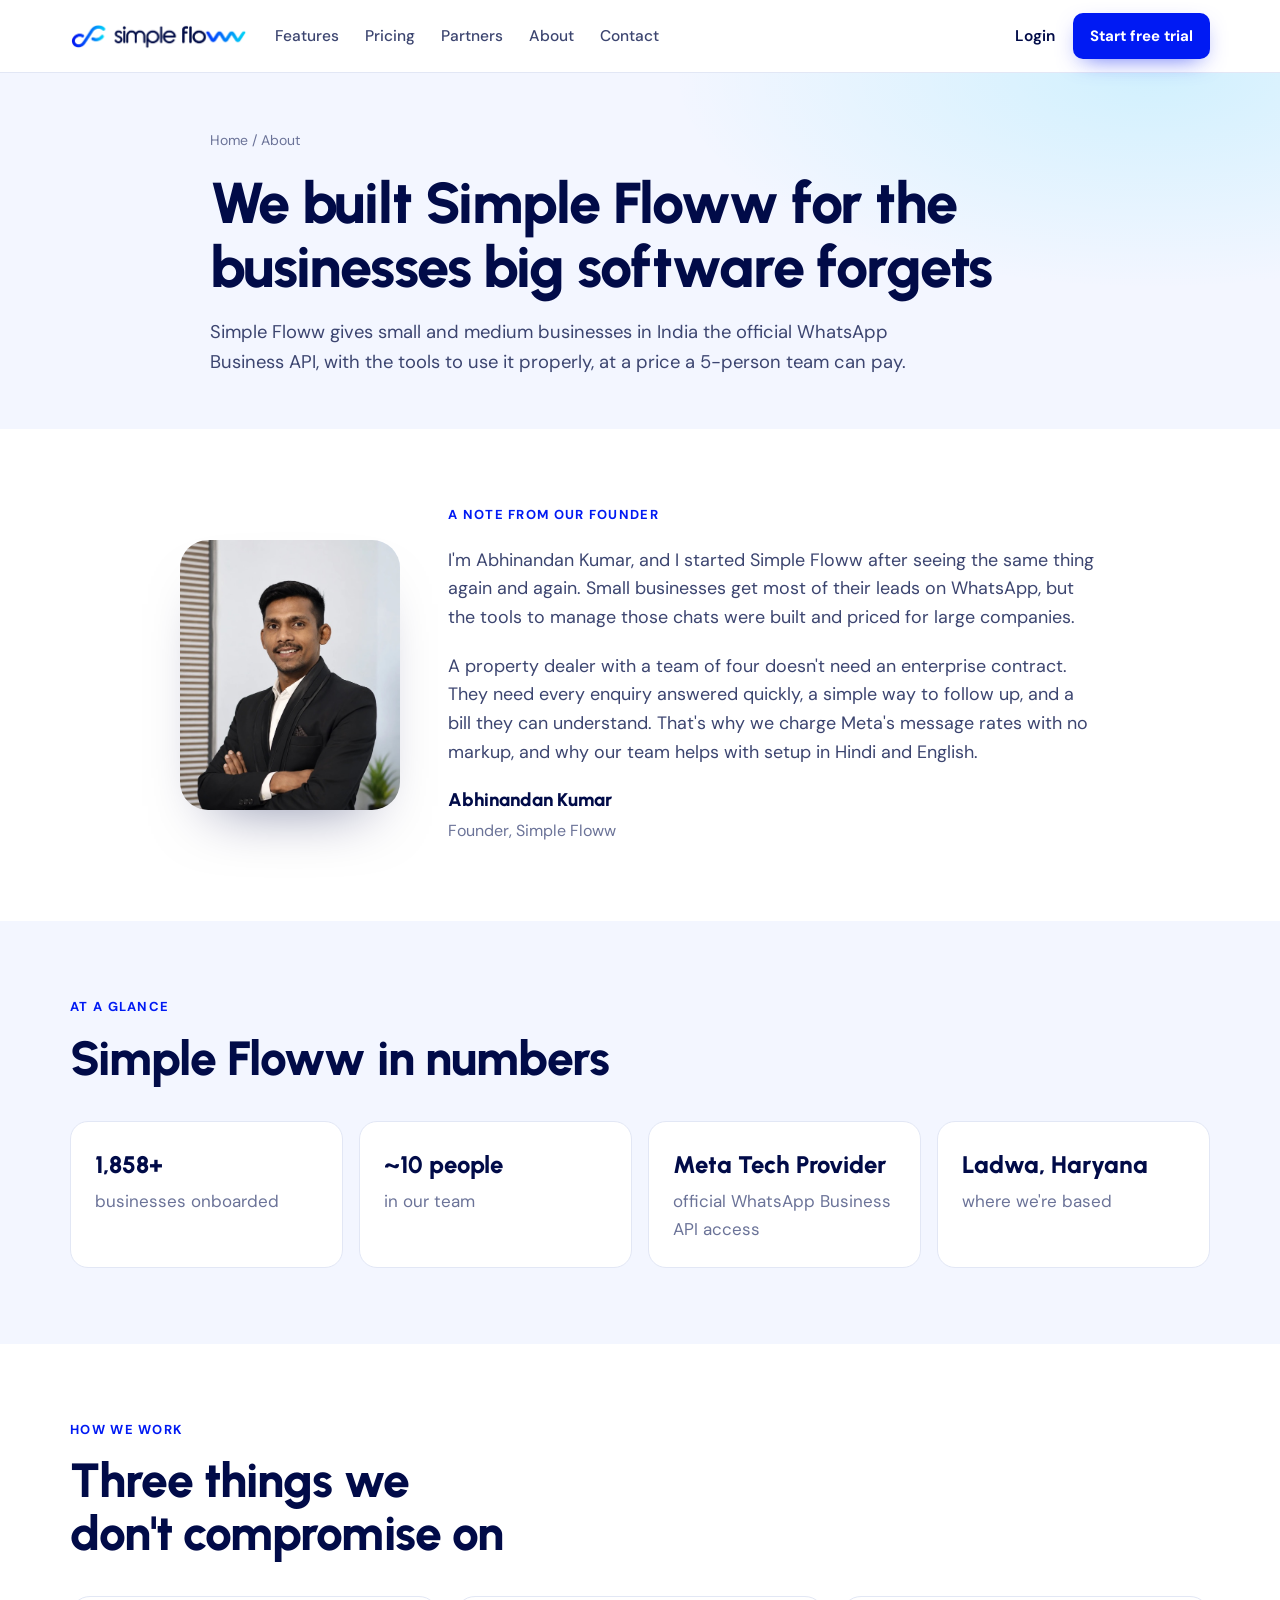
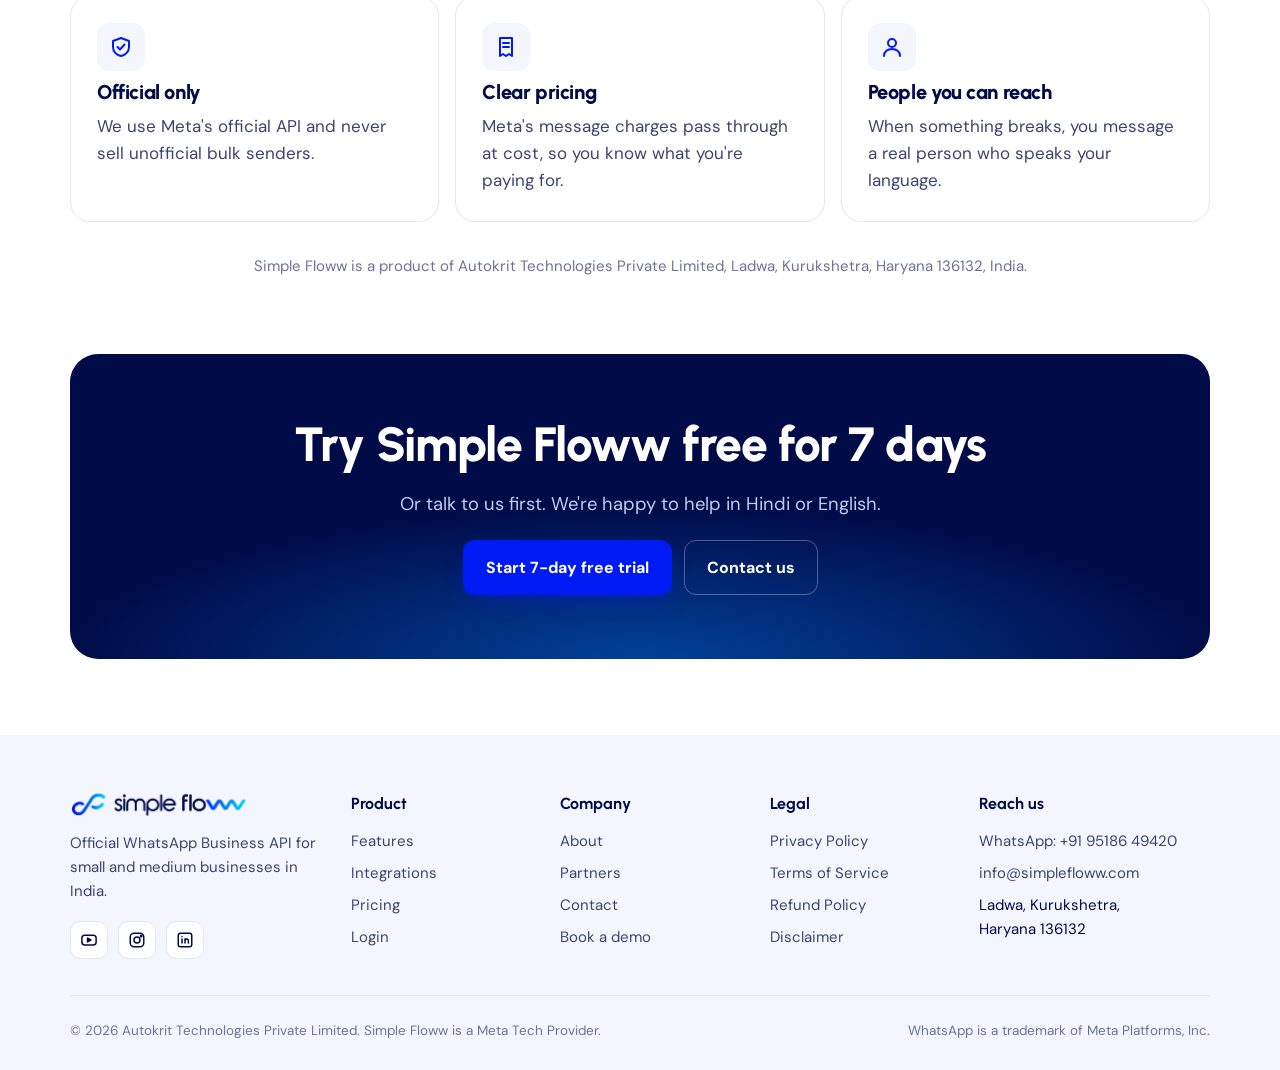
==== about/index.html @ ef345d81 "Add Simple Floww website with demo login and panel Co-Authored-By: Claude Opus 5.5 <noreply@anthropi" ====
<!doctype html>
<html lang="en-IN">
<head>
<meta charset="utf-8">
<meta name="viewport" content="width=device-width, initial-scale=1, viewport-fit=cover">
<title>About Simple Floww | WhatsApp Automation for Indian SMEs</title>
<meta name="description" content="Simple Floww is built by Autokrit Technologies in Haryana to give small and medium businesses the official WhatsApp Business API at a fair price.">
<link rel="canonical" href="https://simplefloww.com/about">
<meta property="og:type" content="website">
<meta property="og:url" content="https://simplefloww.com/about">
<meta property="og:title" content="About Simple Floww | WhatsApp Automation for Indian SMEs">
<meta property="og:description" content="Simple Floww is built by Autokrit Technologies in Haryana to give small and medium businesses the official WhatsApp Business API at a fair price.">
<meta property="og:image" content="https://simplefloww.com/assets/og.png">
<meta name="twitter:card" content="summary_large_image">
<meta name="theme-color" content="#010b48">
<link rel="icon" type="image/png" href="/assets/favicon.png">
<link rel="apple-touch-icon" href="/assets/apple-touch-icon.png">
<link rel="preconnect" href="https://fonts.googleapis.com">
<link rel="preconnect" href="https://fonts.gstatic.com" crossorigin>
<link rel="stylesheet" href="https://fonts.googleapis.com/css2?family=Urbanist:wght@600;700;800&family=DM+Sans:opsz,wght@9..40,400;9..40,500;9..40,600;9..40,700&display=swap">
<link rel="stylesheet" href="/assets/style.css?v=7">
<script>document.documentElement.classList.add("js")</script>
<script src="/assets/site.js?v=6" defer></script>
<script type="application/ld+json">
{
  "@context": "https://schema.org",
  "@graph": [
    {
      "@type": "BreadcrumbList",
      "itemListElement": [
        {
          "@type": "ListItem",
          "position": 1,
          "name": "Home",
          "item": "https://simplefloww.com/"
        },
        {
          "@type": "ListItem",
          "position": 2,
          "name": "About",
          "item": "https://simplefloww.com/about"
        }
      ]
    },
    {
      "@type": "AboutPage",
      "name": "About Simple Floww",
      "about": {
        "@id": "https://simplefloww.com/#org"
      }
    },
    {
      "@type": "Person",
      "name": "Abhinandan Kumar",
      "jobTitle": "Founder",
      "image": "https://simplefloww.com/assets/founder.jpg",
      "worksFor": {
        "@id": "https://simplefloww.com/#org"
      }
    }
  ]
}
</script>
</head>
<body>

<header class="site-header">
  <nav class="wrap nav" aria-label="Main">
    <a class="brand" href="/" aria-label="Simple Floww home"><img src="/assets/logo.png" alt="Simple Floww" width="183" height="27"></a>
    <ul class="nav-links">
      <li><a href="/#features">Features</a></li>
      <li><a href="/pricing">Pricing</a></li>
      <li><a href="/partners">Partners</a></li>
      <li><a href="/about">About</a></li>
      <li><a href="/contact">Contact</a></li>
    </ul>
    <div class="nav-cta">
      <a class="login" href="/login/">Login</a>
      <a class="btn btn-pri btn-sm" href="/signup/">Start free trial</a>
      <details class="menu-toggle">
        <summary aria-label="Open menu"><svg width="20" height="20" viewBox="0 0 24 24" fill="none" stroke="currentColor" stroke-width="2" stroke-linecap="round"><path d="M4 7h16M4 12h16M4 17h16"/></svg></summary>
        <div class="panel">
          <a href="/#features">Features</a>
          <a href="/pricing">Pricing</a>
          <a href="/partners">Partners</a>
          <a href="/about">About</a>
          <a href="/contact">Contact</a>
          <a href="/login/">Login</a>
          <a class="btn btn-pri btn-sm" href="/signup/">Start free trial</a>
        </div>
      </details>
    </div>
  </nav>
</header>

<main>

<section class="page-hero">
  <div class="wrap">
    <span class="crumbs"><a href="/">Home</a> / About</span>
    <h1>We built Simple Floww for the businesses big software forgets</h1>
    <p class="lead">Simple Floww gives small and medium businesses in India the official WhatsApp Business API, with the tools to use it properly, at a price a 5-person team can pay.</p>
    
  </div>
</section>
<section>
  <div class="wrap founder">
    <img class="founder-photo" src="/assets/founder.jpg" alt="Abhinandan Kumar, Founder of Simple Floww" width="599" height="900" loading="lazy">
    <div class="story" style="margin:0">
      <span class="kicker">A note from our founder</span>
      <p>I'm Abhinandan Kumar, and I started Simple Floww after seeing the same thing again and again. Small businesses get most of their leads on WhatsApp, but the tools to manage those chats were built and priced for large companies.</p>
      <p>A property dealer with a team of four doesn't need an enterprise contract. They need every enquiry answered quickly, a simple way to follow up, and a bill they can understand. That's why we charge Meta's message rates with no markup, and why our team helps with setup in Hindi and English.</p>
      <span class="sig">Abhinandan Kumar<br><span style="font-family:var(--body);font-weight:400;color:var(--ink-3);font-size:1rem">Founder, Simple Floww</span></span>
    </div>
  </div>
</section>

<section class="features">
  <div class="wrap">
    <div class="sec-head"><span class="kicker">At a glance</span><h2 class="h2">Simple Floww in numbers</h2></div>
    <div class="facts">
      <div class="fact"><b>2,000+</b><span>businesses onboarded</span></div>
      <div class="fact"><b>~10 people</b><span>in our team</span></div>
      <div class="fact"><b>Meta Tech Provider</b><span>official WhatsApp Business API access</span></div>
      <div class="fact"><b>Ladwa, Haryana</b><span>where we're based</span></div>
    </div>
  </div>
</section>

<section>
  <div class="wrap">
    <div class="sec-head"><span class="kicker">How we work</span><h2 class="h2">Three things we don't compromise on</h2></div>
    <div class="tiles">
      <div class="tile"><span class="ic"><svg width="24" height="24" viewBox="0 0 24 24" fill="none" stroke="currentColor" stroke-width="2" stroke-linecap="round" stroke-linejoin="round"><path d="M12 3l8 3v6c0 4.5-3.4 8.3-8 9-4.6-.7-8-4.5-8-9V6z"/><path d="M8.5 12l2.5 2.5 4.5-5"/></svg></span><h3>Official only</h3><p>We use Meta's official API and never sell unofficial bulk senders.</p></div>
      <div class="tile"><span class="ic"><svg width="24" height="24" viewBox="0 0 24 24" fill="none" stroke="currentColor" stroke-width="2" stroke-linecap="round" stroke-linejoin="round"><path d="M6 3h12v18l-3-2-3 2-3-2-3 2z"/><path d="M9 8h6M9 12h6"/></svg></span><h3>Clear pricing</h3><p>Meta's message charges pass through at cost, so you know what you're paying for.</p></div>
      <div class="tile"><span class="ic"><svg width="24" height="24" viewBox="0 0 24 24" fill="none" stroke="currentColor" stroke-width="2" stroke-linecap="round" stroke-linejoin="round"><circle cx="12" cy="8" r="4"/><path d="M4 21c0-4.4 3.6-7 8-7s8 2.6 8 7"/></svg></span><h3>People you can reach</h3><p>When something breaks, you message a real person who speaks your language.</p></div>
    </div>
    <p class="legal-line">Simple Floww is a product of Autokrit Technologies Private Limited, Ladwa, Kurukshetra, Haryana 136132, India.</p>
  </div>
</section>

<section class="final">
  <div class="wrap">
    <div class="final-box">
      <h2 class="h2">Try Simple Floww free for 7 days</h2>
      <p>Or talk to us first. We're happy to help in Hindi or English.</p>
      <div class="hero-ctas" style="justify-content:center"><a class="btn btn-pri" href="/signup/">Start 7-day free trial</a><a class="btn btn-ghost" href="/contact">Contact us</a></div>
    </div>
  </div>
</section>
</main>

<footer class="site-footer">
  <div class="wrap">
    <div class="foot-grid">
      <div class="foot-brand">
        <img src="/assets/logo.png" alt="Simple Floww" width="183" height="27">
        <p>Official WhatsApp Business API for small and medium businesses in India.</p>
        <div class="socials">
          <a href="https://www.youtube.com/@simplefloww1" aria-label="YouTube"><svg width="18" height="18" viewBox="0 0 24 24" fill="none" stroke="currentColor" stroke-width="2" stroke-linejoin="round"><rect x="2.5" y="5.5" width="19" height="13" rx="4"/><path d="M10 9.5v5l4.5-2.5z" fill="currentColor"/></svg></a>
          <a href="https://www.instagram.com/simplefloww_official" aria-label="Instagram"><svg width="18" height="18" viewBox="0 0 24 24" fill="none" stroke="currentColor" stroke-width="2"><rect x="3" y="3" width="18" height="18" rx="5"/><circle cx="12" cy="12" r="4"/><circle cx="17.5" cy="6.5" r="1" fill="currentColor"/></svg></a>
          <a href="https://www.linkedin.com/company/simple-floww/" aria-label="LinkedIn"><svg width="18" height="18" viewBox="0 0 24 24" fill="none" stroke="currentColor" stroke-width="2" stroke-linecap="round"><rect x="3" y="3" width="18" height="18" rx="3"/><path d="M8 10.5V16M8 7.5v.01M12 16v-5.5M12 13c0-1.5 1-2.5 2.3-2.5S16.5 11.5 16.5 13v3"/></svg></a>
        </div>
      </div>
      <div><h4>Product</h4><ul><li><a href="/#features">Features</a></li><li><a href="/#integrations">Integrations</a></li><li><a href="/pricing">Pricing</a></li><li><a href="/login/">Login</a></li></ul></div>
      <div><h4>Company</h4><ul><li><a href="/about">About</a></li><li><a href="/partners">Partners</a></li><li><a href="/contact">Contact</a></li><li><a href="/contact">Book a demo</a></li></ul></div>
      <div><h4>Legal</h4><ul><li><a href="/privacy-policy">Privacy Policy</a></li><li><a href="/terms">Terms of Service</a></li><li><a href="/refund-policy">Refund Policy</a></li><li><a href="/disclaimer">Disclaimer</a></li></ul></div>
      <div><h4>Reach us</h4><ul><li><a href="https://wa.me/919518649420">WhatsApp: +91 95186 49420</a></li><li><a href="mailto:info@simplefloww.com">info@simplefloww.com</a></li><li>Ladwa, Kurukshetra,<br>Haryana 136132</li></ul></div>
    </div>
    <div class="foot-bottom">
      <span>© 2026 Autokrit Technologies Private Limited. Simple Floww is a Meta Tech Provider.</span>
      <span>WhatsApp is a trademark of Meta Platforms, Inc.</span>
    </div>
  </div>
</footer>

</body>
</html>
---- assets/style.css ----
/* Simple Floww site styles. Brand colours come from the logo. */
:root {
  --navy: #010b48;
  --royal: #001af3;
  --sky: #0285fc;
  --cyan: #01cef6;
  --grad: linear-gradient(90deg, #001af3 0%, #0285fc 55%, #01cef6 100%);
  --ink: #010b48;
  --ink-2: #3c4570;
  --ink-3: #6b7398;
  --bg: #ffffff;
  --tint: #f3f6ff;
  --tint-2: #e8eeff;
  --line: #e2e7f5;
  --wa: #25d366;
  --ok: #0a8f5a;
  --bad: #d23c2f;
  --radius: 16px;
  --display: "Urbanist", "Avenir Next", system-ui, sans-serif;
  --body: "DM Sans", system-ui, -apple-system, "Segoe UI", sans-serif;
  --wrap: 1180px;
}
* { box-sizing: border-box; }
html { scroll-behavior: smooth; }
@media (prefers-reduced-motion: reduce) { html { scroll-behavior: auto; } * { animation: none !important; transition: none !important; } }
body { margin: 0; background: var(--bg); color: var(--ink); font-family: var(--body); font-size: 17px; line-height: 1.6; -webkit-font-smoothing: antialiased; }
img { max-width: 100%; display: block; }
a { color: inherit; }
h1, h2, h3 { font-family: var(--display); line-height: 1.1; letter-spacing: -0.02em; margin: 0; text-wrap: balance; }
p { margin: 0; }
.wrap { max-width: var(--wrap); margin: 0 auto; padding-left: max(20px, env(safe-area-inset-left, 0px)); padding-right: max(20px, env(safe-area-inset-right, 0px)); }
section { padding-block: 96px; }
@media (max-width: 720px) { section { padding-block: 64px; } }
.kicker { display: inline-block; font-size: 13px; font-weight: 700; letter-spacing: .1em; text-transform: uppercase; color: var(--royal); }
.h2 { font-size: clamp(2rem, 4.2vw, 3rem); font-weight: 800; }
.lead { font-size: 1.15rem; color: var(--ink-2); max-width: 56ch; }
.sec-head { display: flex; flex-direction: column; gap: 14px; margin-bottom: 48px; max-width: 760px; }
.sec-head.center { text-align: center; align-items: center; margin-inline: auto; }
.grad-text { background: var(--grad); -webkit-background-clip: text; background-clip: text; color: transparent; }

/* Buttons */
.btn { display: inline-flex; align-items: center; justify-content: center; gap: 8px; font-family: var(--body); font-weight: 700; font-size: 16px; padding: 14px 22px; border-radius: 12px; text-decoration: none; border: 1.5px solid transparent; transition: transform .15s ease, box-shadow .15s ease, background .15s ease; white-space: nowrap; }
.btn:focus-visible { outline: 3px solid var(--cyan); outline-offset: 2px; }
.btn-pri { background: var(--royal); color: #fff; box-shadow: 0 8px 24px -10px rgba(0, 26, 243, .7); }
.btn-pri:hover { transform: translateY(-1px); box-shadow: 0 12px 28px -10px rgba(0, 26, 243, .8); }
.btn-ghost { border-color: var(--line); color: var(--ink); background: #fff; }
.btn-ghost:hover { border-color: var(--ink-3); }
.btn-sm { padding: 10px 16px; font-size: 15px; border-radius: 10px; }

/* Header */
.site-header { position: sticky; top: env(safe-area-inset-top, 0px); z-index: 50; background: rgba(255, 255, 255, .9); backdrop-filter: saturate(1.4) blur(10px); -webkit-backdrop-filter: saturate(1.4) blur(10px); border-bottom: 1px solid var(--line); }
.nav { display: flex; align-items: center; gap: 28px; height: 72px; }
.brand img { height: 26px; width: auto; }
.nav-links { display: flex; gap: 26px; list-style: none; margin: 0; padding: 0; font-weight: 500; font-size: 15.5px; }
.nav-links a { text-decoration: none; color: var(--ink-2); }
.nav-links a:hover { color: var(--royal); }
.nav-cta { margin-left: auto; display: flex; align-items: center; gap: 18px; }
.nav-cta .login { text-decoration: none; font-weight: 600; font-size: 15.5px; }
.menu-toggle { display: none; }
@media (max-width: 900px) {
  .nav-links, .nav-cta .login { display: none; }
  .menu-toggle { display: block; position: relative; }
  .menu-toggle summary { list-style: none; cursor: pointer; width: 42px; height: 42px; border: 1px solid var(--line); border-radius: 10px; display: grid; place-items: center; }
  .menu-toggle summary::-webkit-details-marker { display: none; }
  .menu-toggle .panel { position: absolute; right: 0; top: 52px; background: #fff; border: 1px solid var(--line); border-radius: 14px; box-shadow: 0 20px 40px -20px rgba(1, 11, 72, .35); padding: 10px; display: flex; flex-direction: column; min-width: 200px; }
  .menu-toggle .panel a { padding: 10px 12px; text-decoration: none; border-radius: 8px; font-weight: 600; }
  .menu-toggle .panel a:hover { background: var(--tint); }
  .nav-cta .btn { display: none; }
}

/* Hero */
.hero { padding-block: 72px 88px; background:
  radial-gradient(900px 420px at 85% 0%, rgba(1, 206, 246, .14), transparent 60%),
  radial-gradient(700px 400px at 0% 100%, rgba(0, 26, 243, .08), transparent 60%), #fff; }
.hero-grid { display: grid; grid-template-columns: 1.1fr .9fr; gap: 56px; align-items: center; }
@media (max-width: 960px) { .hero-grid { grid-template-columns: 1fr; gap: 48px; } }
.hero-copy { display: flex; flex-direction: column; gap: 24px; }
.badge { align-self: flex-start; display: inline-flex; align-items: center; gap: 8px; font-size: 14px; font-weight: 600; padding: 7px 14px 7px 8px; border-radius: 99px; background: #fff; border: 1px solid var(--line); color: var(--ink-2); }
.badge .dot { width: 22px; height: 22px; border-radius: 50%; background: var(--grad); display: grid; place-items: center; color: #fff; }
.hero h1 { font-size: clamp(2.5rem, 5.6vw, 4.1rem); font-weight: 800; }
.hero .lead { font-size: 1.2rem; }
.hero-ctas { display: flex; flex-wrap: wrap; gap: 12px; }
.hero-note { font-size: 14.5px; color: var(--ink-3); display: flex; flex-wrap: wrap; gap: 6px 18px; }
.hero-note span { display: inline-flex; align-items: center; gap: 6px; }
.hero-note svg { color: var(--ok); }

/* Phone chat mock */
.phone { width: 100%; max-width: 380px; margin-inline: auto; background: var(--navy); border-radius: 40px; padding: 12px; box-shadow: 0 40px 80px -30px rgba(1, 11, 72, .55); position: relative; }
.screen { background: #eef2fb; border-radius: 30px; overflow: hidden; }
.chat-top { background: #fff; display: flex; align-items: center; gap: 10px; padding: 16px 16px 12px; border-bottom: 1px solid var(--line); }
.avatar { width: 38px; height: 38px; border-radius: 50%; background: var(--grad); color: #fff; font-weight: 800; font-family: var(--display); display: grid; place-items: center; font-size: 15px; flex: none; }
.chat-top b { font-size: 15px; display: block; line-height: 1.2; }
.chat-top small { font-size: 12px; color: var(--ok); font-weight: 600; }
.chat { padding: 16px 12px 18px; display: flex; flex-direction: column; gap: 9px; font-size: 14px; line-height: 1.45; }
.sys { align-self: center; font-size: 11.5px; font-weight: 600; color: var(--ink-2); background: #fff; border-radius: 8px; padding: 4px 10px; display: inline-flex; gap: 6px; align-items: center; }
.msg { max-width: 82%; padding: 8px 11px 6px; border-radius: 14px; position: relative; box-shadow: 0 1px 0 rgba(1, 11, 72, .06); }
.msg.in { background: #fff; align-self: flex-start; border-top-left-radius: 4px; }
.msg.out { background: #dbe6ff; align-self: flex-end; border-top-right-radius: 4px; }
.msg .meta { display: block; text-align: right; font-size: 10.5px; color: var(--ink-3); margin-top: 2px; }
.msg .ticks { color: var(--sky); font-weight: 700; letter-spacing: -2px; margin-left: 3px; }
.msg .bot { display: block; font-size: 10.5px; font-weight: 700; color: var(--royal); margin-bottom: 2px; letter-spacing: .02em; }
.quick { display: flex; flex-wrap: wrap; gap: 6px; align-self: flex-end; max-width: 82%; justify-content: flex-end; }
.quick span { background: #fff; color: var(--royal); font-weight: 600; font-size: 12.5px; padding: 5px 10px; border-radius: 99px; border: 1px solid var(--tint-2); }
.float-card { position: absolute; background: #fff; border-radius: 14px; padding: 10px 14px; box-shadow: 0 18px 40px -16px rgba(1, 11, 72, .45); font-size: 13px; display: flex; gap: 10px; align-items: center; border: 1px solid var(--line); }
.float-card b { display: block; font-size: 13.5px; }
.float-card small { color: var(--ink-3); }
.float-card .ic { width: 32px; height: 32px; border-radius: 9px; display: grid; place-items: center; flex: none; }
.fc-1 { left: -70px; top: -22px; }
.fc-1 .ic { background: #fff4e5; color: #d97706; }
.fc-2 { right: -60px; bottom: -22px; }
.fc-2 .ic { background: #e6f7ef; color: var(--ok); }
@media (max-width: 1100px) { .fc-1 { left: -24px; top: -26px; } .fc-2 { right: -20px; bottom: -26px; } }
@media (max-width: 480px) { .float-card { display: none; } }
@media (prefers-reduced-motion: no-preference) {
  .float-card { animation: bob 6s ease-in-out infinite; }
  .fc-2 { animation-delay: -3s; }
}
@keyframes bob { 50% { transform: translateY(-8px); } }

/* Trust strip */
.trust { padding-block: 0; }
.trust-grid { display: grid; grid-template-columns: repeat(4, 1fr); border: 1px solid var(--line); border-radius: var(--radius); background: #fff; margin-top: -44px; position: relative; box-shadow: 0 20px 50px -30px rgba(1, 11, 72, .3); }
.trust-grid > div { padding: 24px 26px; display: flex; flex-direction: column; gap: 2px; }
.trust-grid > div + div { border-left: 1px solid var(--line); }
.trust-grid b { font-family: var(--display); font-size: 1.6rem; font-weight: 800; }
.trust-grid span { color: var(--ink-3); font-size: 14.5px; }
@media (max-width: 860px) { .trust-grid { grid-template-columns: 1fr 1fr; } .trust-grid > div:nth-child(3) { border-left: 0; } .trust-grid > div:nth-child(n+3) { border-top: 1px solid var(--line); } }
@media (max-width: 420px) { .trust-grid > div { padding: 18px; } .trust-grid b { font-size: 1.3rem; } }

/* Problems */
.problems { display: grid; grid-template-columns: repeat(4, 1fr); gap: 16px; }
@media (max-width: 960px) { .problems { grid-template-columns: 1fr 1fr; } }
@media (max-width: 520px) { .problems { grid-template-columns: 1fr; } }
.problem { background: var(--tint); border-radius: var(--radius); padding: 24px; display: flex; flex-direction: column; gap: 16px; }
.problem .ic { width: 48px; height: 48px; border-radius: 12px; background: #fff; color: var(--bad); display: grid; place-items: center; box-shadow: 0 6px 16px -10px rgba(210, 60, 47, .6); }
.problem p { font-family: var(--display); font-weight: 700; font-size: 1.2rem; line-height: 1.25; }
.fix-line { margin-top: 32px; font-family: var(--display); font-weight: 800; font-size: 1.5rem; display: flex; align-items: center; gap: 12px; }
.fix-line .arrow { width: 40px; height: 40px; border-radius: 50%; background: var(--grad); color: #fff; display: grid; place-items: center; flex: none; }

/* Features bento */
.features { background: var(--tint); }
.bento { display: grid; grid-template-columns: repeat(6, 1fr); gap: 16px; }
.card { background: #fff; border: 1px solid var(--line); border-radius: 20px; padding: 26px; display: flex; flex-direction: column; gap: 8px; overflow: hidden; min-width: 0; }
.card h3 { font-size: 1.35rem; font-weight: 800; }
.card p { color: var(--ink-2); }
.card .viz { margin-top: auto; padding-top: 18px; }
.span-3 { grid-column: span 3; }
.span-2 { grid-column: span 2; }
@media (max-width: 960px) { .bento { grid-template-columns: 1fr 1fr; } .span-3, .span-2 { grid-column: span 1; } }
@media (max-width: 600px) { .bento { grid-template-columns: 1fr; } }
.small-card { flex-direction: row; align-items: center; gap: 16px; padding: 22px; }
.small-card .ic { width: 48px; height: 48px; border-radius: 12px; background: var(--tint); color: var(--royal); display: grid; place-items: center; flex: none; }
.small-card h3 { font-size: 1.1rem; }
.small-card p { font-size: 15px; }

/* mini visuals */
.mini-chat { display: flex; flex-direction: column; gap: 8px; font-size: 13.5px; }
.mini-chat .msg { max-width: 88%; }
.mini-chat .msg.in { background: var(--tint); }
.timer { align-self: flex-end; font-size: 11.5px; font-weight: 700; color: var(--ok); background: #e6f7ef; padding: 3px 9px; border-radius: 99px; }
.inbox { display: flex; flex-direction: column; border: 1px solid var(--line); border-radius: 12px; overflow: hidden; font-size: 13.5px; }
.inbox > div { display: grid; grid-template-columns: 30px 1fr auto; gap: 10px; align-items: center; padding: 9px 12px; }
.inbox > div + div { border-top: 1px solid var(--line); }
.inbox .av { width: 30px; height: 30px; border-radius: 50%; display: grid; place-items: center; font-weight: 700; font-size: 12px; color: #fff; }
.inbox .who { font-weight: 600; white-space: nowrap; overflow: hidden; text-overflow: ellipsis; }
.inbox .who small { display: block; color: var(--ink-3); font-weight: 400; overflow: hidden; text-overflow: ellipsis; }
.chip { font-size: 11.5px; font-weight: 700; padding: 3px 9px; border-radius: 99px; white-space: nowrap; }
.chip.blue { background: var(--tint-2); color: var(--royal); }
.chip.green { background: #e6f7ef; color: var(--ok); }
.chip.amber { background: #fff4e5; color: #b45309; }
.pipeline { display: grid; grid-template-columns: repeat(3, 1fr); gap: 8px; font-size: 12.5px; }
.pipeline .col { background: var(--tint); border-radius: 10px; padding: 8px; display: flex; flex-direction: column; gap: 6px; min-width: 0; }
.pipeline .col > b { font-size: 11px; text-transform: uppercase; letter-spacing: .06em; color: var(--ink-3); padding: 2px 4px; }
.pipeline .lead-card { background: #fff; border-radius: 8px; padding: 7px 8px; border: 1px solid var(--line); font-weight: 600; overflow: hidden; text-overflow: ellipsis; white-space: nowrap; }
.pipeline .lead-card small { display: block; font-weight: 400; color: var(--ink-3); }
.stats { display: grid; grid-template-columns: repeat(3, 1fr); gap: 8px; }
.stats > div { background: var(--tint); border-radius: 10px; padding: 10px 12px; }
.stats b { font-family: var(--display); font-size: 1.35rem; display: block; }
.stats small { color: var(--ink-3); font-size: 12px; }
.bar { height: 8px; border-radius: 99px; background: var(--tint-2); margin-top: 10px; overflow: hidden; }
.bar i { display: block; height: 100%; width: 78%; background: var(--grad); border-radius: 99px; }
.flow { display: flex; align-items: center; gap: 6px; flex-wrap: wrap; font-size: 12.5px; font-weight: 600; }
.flow .node { background: var(--tint); border: 1px solid var(--tint-2); border-radius: 9px; padding: 7px 10px; }
.flow .node.start { background: var(--royal); color: #fff; border-color: var(--royal); }
.flow .link { width: 18px; height: 2px; background: var(--sky); }

/* Integrations */
.integ { display: grid; grid-template-columns: 1fr 1fr; gap: 56px; align-items: center; }
@media (max-width: 960px) { .integ { grid-template-columns: 1fr; gap: 40px; } }
.integ-diagram { display: grid; grid-template-columns: 1fr auto 1fr; gap: 18px; align-items: center; }
.sources, .targets { display: flex; flex-direction: column; gap: 10px; }
.src { background: #fff; border: 1px solid var(--line); border-radius: 12px; padding: 10px 12px; display: flex; align-items: center; gap: 10px; font-weight: 600; font-size: 14.5px; box-shadow: 0 6px 16px -12px rgba(1, 11, 72, .35); }
.src .mono { width: 28px; height: 28px; border-radius: 8px; display: grid; place-items: center; color: #fff; font-weight: 800; font-size: 12px; flex: none; }
.hub { width: 92px; height: 92px; border-radius: 26px; background: var(--grad); display: grid; place-items: center; box-shadow: 0 20px 40px -16px rgba(0, 26, 243, .6); color: #fff; font-family: var(--display); font-weight: 800; font-size: 13px; text-align: center; line-height: 1.15; padding: 8px; }
@media (max-width: 520px) { .integ-diagram { grid-template-columns: 1fr; justify-items: center; } .sources, .targets { width: 100%; } .hub { transform: none; } }
.integ-copy { display: flex; flex-direction: column; gap: 18px; }
.chips { display: flex; flex-wrap: wrap; gap: 8px; }
.chips span { border: 1px solid var(--line); border-radius: 99px; padding: 6px 14px; font-size: 14.5px; font-weight: 600; background: #fff; }

/* Steps */
.steps-sec { background: var(--navy); color: #fff; position: relative; overflow: hidden; }
.steps-sec::before { content: ""; position: absolute; width: 700px; height: 700px; right: -200px; top: -300px; background: radial-gradient(circle, rgba(1, 206, 246, .25), transparent 60%); }
.steps-sec .kicker { color: var(--cyan); }
.steps-sec .lead { color: #b9c1e6; }
.steps { display: grid; grid-template-columns: repeat(3, 1fr); gap: 20px; position: relative; }
@media (max-width: 860px) { .steps { grid-template-columns: 1fr; } }
.step { border: 1px solid rgba(255, 255, 255, .14); background: rgba(255, 255, 255, .04); border-radius: 20px; padding: 28px; display: flex; flex-direction: column; gap: 10px; }
.step .n { font-family: var(--display); font-weight: 800; font-size: 3rem; line-height: 1; }
.step h3 { font-size: 1.35rem; }
.step p { color: #b9c1e6; }

/* Industries */
.inds { display: grid; grid-template-columns: repeat(6, 1fr); gap: 14px; }
@media (max-width: 960px) { .inds { grid-template-columns: repeat(3, 1fr); } }
@media (max-width: 520px) { .inds { grid-template-columns: 1fr 1fr; } }
.ind { border: 1px solid var(--line); border-radius: 18px; padding: 24px 16px; display: flex; flex-direction: column; align-items: center; gap: 14px; text-align: center; font-family: var(--display); font-weight: 700; font-size: 1.05rem; transition: border-color .15s, transform .15s; }
.ind:hover { border-color: var(--sky); transform: translateY(-2px); }
.ind .ic { width: 56px; height: 56px; border-radius: 16px; background: var(--tint); color: var(--royal); display: grid; place-items: center; }

/* Pricing explainer */
.price-sec { background: var(--tint); }
.price-grid { display: grid; grid-template-columns: 1fr 1fr; gap: 56px; align-items: center; }
@media (max-width: 900px) { .price-grid { grid-template-columns: 1fr; gap: 36px; } }
.receipt { background: #fff; border-radius: 20px; padding: 28px; border: 1px solid var(--line); box-shadow: 0 30px 60px -36px rgba(1, 11, 72, .4); font-size: 15.5px; max-width: 460px; width: 100%; justify-self: center; }
.receipt h3 { font-size: 1rem; text-transform: uppercase; letter-spacing: .08em; color: var(--ink-3); margin-bottom: 18px; font-family: var(--body); font-weight: 700; }
.receipt .row { display: flex; justify-content: space-between; gap: 16px; padding: 12px 0; border-bottom: 1px dashed var(--line); }
.receipt .row b { font-variant-numeric: tabular-nums; }
.receipt .zero b { color: var(--ok); }
.receipt .total { border-bottom: 0; padding-top: 16px; font-family: var(--display); font-weight: 800; font-size: 1.2rem; }
.receipt .stamp { margin-top: 14px; display: inline-flex; gap: 8px; align-items: center; background: #e6f7ef; color: var(--ok); font-weight: 700; font-size: 13.5px; padding: 6px 12px; border-radius: 99px; }
.price-copy { display: flex; flex-direction: column; gap: 20px; align-items: flex-start; }

/* Founder */
.founder { display: grid; grid-template-columns: 220px 1fr; gap: 48px; align-items: center; max-width: 960px; margin: 0 auto; }
@media (max-width: 760px) { .founder { grid-template-columns: 1fr; gap: 28px; } }
.founder-photo { width: 220px; height: 220px; max-width: 100%; border-radius: 28px; background: var(--grad); display: grid; place-items: center; color: #fff; font-family: var(--display); font-weight: 800; font-size: 4rem; position: relative; }
.founder-photo small { position: absolute; bottom: 12px; font-family: var(--body); font-size: 11px; font-weight: 600; opacity: .8; }
.founder blockquote { margin: 0; font-family: var(--display); font-weight: 700; font-size: clamp(1.4rem, 2.6vw, 1.9rem); line-height: 1.3; letter-spacing: -0.01em; }
.founder .sign { margin-top: 20px; display: flex; flex-direction: column; }
.founder .sign b { font-size: 1.05rem; }
.founder .sign span { color: var(--ink-3); }
.founder .sign a { margin-top: 10px; font-weight: 700; color: var(--royal); text-decoration: none; }

/* Testimonials */
.quotes { display: grid; grid-template-columns: repeat(3, 1fr); gap: 16px; }
@media (max-width: 900px) { .quotes { grid-template-columns: 1fr; } }
.quote { border: 1px solid var(--line); border-radius: 20px; padding: 26px; display: flex; flex-direction: column; gap: 18px; position: relative; }
.quote p { font-size: 1.05rem; }
.quote .who { display: flex; gap: 12px; align-items: center; margin-top: auto; }
.quote .who b { display: block; font-size: 15px; }
.quote .who small { color: var(--ink-3); }
.sample { position: absolute; top: 14px; right: 14px; font-size: 10.5px; font-weight: 700; letter-spacing: .08em; text-transform: uppercase; color: #b45309; background: #fff4e5; padding: 3px 8px; border-radius: 6px; }
.stars { color: #f5a524; letter-spacing: 2px; }

/* FAQ */
.faq-wrap { max-width: 820px; margin: 0 auto; }
.faq details { border-bottom: 1px solid var(--line); }
.faq summary { list-style: none; cursor: pointer; padding: 22px 0; font-family: var(--display); font-weight: 700; font-size: 1.2rem; display: flex; justify-content: space-between; align-items: center; gap: 16px; }
.faq summary::-webkit-details-marker { display: none; }
.faq summary::after { content: "+"; font-size: 1.6rem; font-weight: 500; color: var(--royal); transition: transform .2s; flex: none; }
.faq details[open] summary::after { transform: rotate(45deg); }
.faq summary:focus-visible { outline: 3px solid var(--cyan); outline-offset: 4px; border-radius: 6px; }
.faq details p { padding-bottom: 22px; color: var(--ink-2); max-width: 68ch; }

/* Final CTA */
.final { padding-block: 0 96px; }
.final-box { background: var(--navy); border-radius: 28px; padding: 64px 48px; color: #fff; text-align: center; position: relative; overflow: hidden; display: flex; flex-direction: column; align-items: center; gap: 20px; }
.final-box::before { content: ""; position: absolute; inset: auto -10% -60% -10%; height: 120%; background: radial-gradient(ellipse at center, rgba(2, 133, 252, .45), transparent 60%); }
.final-box > * { position: relative; }
.final-box .h2 { color: #fff; }
.final-box p { color: #c3cbef; font-size: 1.15rem; max-width: 52ch; }
.final-box .btn-ghost { background: transparent; color: #fff; border-color: rgba(255, 255, 255, .3); }
@media (max-width: 600px) { .final-box { padding: 48px 22px; border-radius: 22px; } }

/* Footer */
.site-footer { background: var(--tint); padding-block: 64px 32px; font-size: 15px; }
.foot-grid { display: grid; grid-template-columns: 1.4fr 1fr 1fr 1fr 1.3fr; gap: 32px; }
@media (max-width: 960px) { .foot-grid { grid-template-columns: 1fr 1fr; } .foot-brand { grid-column: 1 / -1; } }
.foot-brand img { height: 26px; width: auto; }
.foot-brand p { color: var(--ink-2); margin-top: 14px; max-width: 32ch; }
.site-footer h4 { font-family: var(--display); font-size: 1rem; margin: 0 0 12px; }
.site-footer ul { list-style: none; padding: 0; margin: 0; display: flex; flex-direction: column; gap: 8px; }
.site-footer a { text-decoration: none; color: var(--ink-2); }
.site-footer a:hover { color: var(--royal); }
.socials { display: flex; gap: 10px; margin-top: 18px; }
.socials a { width: 38px; height: 38px; border-radius: 10px; background: #fff; border: 1px solid var(--line); display: grid; place-items: center; color: var(--ink); }
.foot-bottom { margin-top: 48px; padding-top: 24px; border-top: 1px solid var(--line); color: var(--ink-3); font-size: 13.5px; display: flex; flex-wrap: wrap; justify-content: space-between; gap: 12px; }


/* ---------- Inner pages ---------- */
.page-hero { padding-block: 72px 64px; background:
  radial-gradient(800px 360px at 90% 0%, rgba(1, 206, 246, .14), transparent 60%), var(--tint); }
.page-hero .wrap { display: flex; flex-direction: column; gap: 20px; max-width: 900px; margin-left: auto; margin-right: auto; }
.page-hero.center .wrap { text-align: center; align-items: center; }
.page-hero h1 { font-size: clamp(2.3rem, 5vw, 3.6rem); font-weight: 800; }
.crumbs { font-size: 14px; color: var(--ink-3); }
.crumbs a { text-decoration: none; color: var(--ink-3); }
.crumbs a:hover { color: var(--royal); }

.tiles { display: grid; grid-template-columns: repeat(3, 1fr); gap: 16px; }
@media (max-width: 900px) { .tiles { grid-template-columns: 1fr 1fr; } }
@media (max-width: 560px) { .tiles { grid-template-columns: 1fr; } }
.tile { border: 1px solid var(--line); border-radius: 20px; padding: 26px; display: flex; flex-direction: column; gap: 10px; background: #fff; }
.tile .ic { width: 48px; height: 48px; border-radius: 12px; background: var(--tint); color: var(--royal); display: grid; place-items: center; }
.tile h3 { font-size: 1.25rem; font-weight: 800; }
.tile p { color: var(--ink-2); }

.who-list { display: flex; flex-wrap: wrap; gap: 10px; margin-top: 8px; }
.who-list span { background: #fff; border: 1px solid var(--line); border-radius: 99px; padding: 8px 16px; font-weight: 600; }
.two-col { display: grid; grid-template-columns: 1fr 1fr; gap: 56px; align-items: center; }
@media (max-width: 900px) { .two-col { grid-template-columns: 1fr; gap: 36px; } }

/* Partner mock: branded dashboard */
.brand-mock { background: #fff; border: 1px solid var(--line); border-radius: 20px; overflow: hidden; box-shadow: 0 30px 60px -36px rgba(1, 11, 72, .45); max-width: 520px; width: 100%; justify-self: center; }
.brand-mock .bar-top { display: flex; align-items: center; gap: 8px; padding: 12px 16px; background: var(--tint); border-bottom: 1px solid var(--line); font-size: 13px; color: var(--ink-3); }
.brand-mock .bar-top i { width: 10px; height: 10px; border-radius: 50%; background: var(--line); display: inline-block; }
.brand-mock .url { margin-left: 8px; background: #fff; border: 1px solid var(--line); border-radius: 8px; padding: 4px 10px; font-weight: 600; color: var(--ink); overflow: hidden; text-overflow: ellipsis; white-space: nowrap; }
.brand-mock .body { padding: 20px; display: flex; flex-direction: column; gap: 14px; }
.brand-mock .yourlogo { display: flex; align-items: center; gap: 10px; font-family: var(--display); font-weight: 800; font-size: 1.2rem; }
.brand-mock .yourlogo span { width: 34px; height: 34px; border-radius: 10px; background: #ff6b35; display: grid; place-items: center; color: #fff; font-size: 14px; }
.brand-mock .rows { display: flex; flex-direction: column; gap: 8px; font-size: 14px; }
.brand-mock .rows div { display: flex; justify-content: space-between; gap: 12px; padding: 10px 12px; border: 1px solid var(--line); border-radius: 10px; }
.brand-mock .rows b { font-variant-numeric: tabular-nums; }
.brand-mock .margin { display: flex; justify-content: space-between; align-items: center; background: #e6f7ef; color: var(--ok); border-radius: 10px; padding: 12px 14px; font-weight: 700; }

.steps.light .step { border-color: var(--line); background: #fff; }
.steps.light .step p { color: var(--ink-2); }

/* Pricing shell */
.plans { display: grid; grid-template-columns: repeat(3, 1fr); gap: 16px; }
@media (max-width: 900px) { .plans { grid-template-columns: 1fr; } }
.plan { border: 1.5px dashed var(--line); border-radius: 20px; padding: 28px; display: flex; flex-direction: column; gap: 14px; min-height: 260px; background: #fff; }
.plan .ph { height: 14px; border-radius: 6px; background: var(--tint); }
.plan .ph.w40 { width: 40%; height: 22px; }
.plan .ph.w60 { width: 60%; height: 34px; background: var(--tint-2); }
.plan .ph.w80 { width: 80%; }
.plans-note { margin-top: 24px; text-align: center; color: var(--ink-2); }
.plans-note b { color: var(--ink); }

/* About */
.story { max-width: 760px; margin: 0 auto; display: flex; flex-direction: column; gap: 20px; font-size: 1.12rem; }
.story p { color: var(--ink-2); }
.story .sig { font-family: var(--display); font-weight: 800; font-size: 1.15rem; color: var(--ink); }
.facts { display: grid; grid-template-columns: repeat(4, 1fr); gap: 16px; }
@media (max-width: 860px) { .facts { grid-template-columns: 1fr 1fr; } }
.fact { background: #fff; border: 1px solid var(--line); border-radius: 18px; padding: 24px; display: flex; flex-direction: column; gap: 4px; }
.fact b { font-family: var(--display); font-weight: 800; font-size: 1.5rem; }
.fact span { color: var(--ink-3); }
.legal-line { text-align: center; color: var(--ink-3); font-size: 15px; margin-top: 32px; }

/* Contact */
.contact-grid { display: grid; grid-template-columns: 1.3fr 1fr; gap: 40px; align-items: start; }
@media (max-width: 900px) { .contact-grid { grid-template-columns: 1fr; } }
.form-card { background: #fff; border: 1px solid var(--line); border-radius: 22px; padding: 32px; box-shadow: 0 30px 60px -40px rgba(1, 11, 72, .4); display: flex; flex-direction: column; gap: 18px; }
@media (max-width: 560px) { .form-card { padding: 22px; } }
.form-card h2 { font-size: 1.7rem; font-weight: 800; }
.fields { display: grid; grid-template-columns: 1fr 1fr; gap: 14px; }
@media (max-width: 560px) { .fields { grid-template-columns: 1fr; } }
.field { display: flex; flex-direction: column; gap: 6px; min-width: 0; }
.field.full { grid-column: 1 / -1; }
.field label { font-size: 14px; font-weight: 600; }
.field input, .field select, .field textarea { font: inherit; font-size: 16px; padding: 12px 14px; border: 1.5px solid var(--line); border-radius: 10px; background: #fff; color: var(--ink); width: 100%; }
.field textarea { min-height: 96px; resize: vertical; }
.field input:focus, .field select:focus, .field textarea:focus { outline: none; border-color: var(--sky); box-shadow: 0 0 0 3px rgba(2, 133, 252, .15); }
.form-note { font-size: 14px; color: var(--ink-3); }
.form-done { background: #e6f7ef; color: var(--ok); border-radius: 12px; padding: 14px 16px; font-weight: 600; }
.reach { display: flex; flex-direction: column; gap: 14px; }
.reach-card { background: var(--tint); border-radius: 18px; padding: 22px; display: flex; gap: 16px; align-items: flex-start; text-decoration: none; }
.reach-card .ic { width: 46px; height: 46px; border-radius: 12px; background: #fff; color: var(--royal); display: grid; place-items: center; flex: none; }
.reach-card .ic.wa { color: #fff; background: var(--wa); }
.reach-card b { display: block; font-family: var(--display); font-size: 1.1rem; }
.reach-card span { color: var(--ink-2); }

/* Legal pages */
.legal-doc { max-width: 760px; margin: 0 auto; display: flex; flex-direction: column; gap: 14px; font-size: 16.5px; color: var(--ink-2); }
.legal-doc h2 { font-size: 1.4rem; font-weight: 800; color: var(--ink); margin-top: 26px; }
.legal-doc h3 { font-size: 1.08rem; font-weight: 700; color: var(--ink); margin-top: 8px; font-family: var(--body); letter-spacing: 0; }
.legal-doc ul { margin: 0; padding-left: 1.3em; display: flex; flex-direction: column; gap: 6px; }
.legal-doc a { color: var(--royal); }
.legal-meta { font-size: 14px; color: var(--ink-3); display: flex; flex-wrap: wrap; gap: 4px 18px; }
.legal-nav { display: flex; flex-wrap: wrap; gap: 8px; margin-top: 8px; }
.legal-nav a { text-decoration: none; font-size: 14px; font-weight: 600; padding: 6px 12px; border-radius: 99px; border: 1px solid var(--line); background: #fff; color: var(--ink-2); }
.legal-nav a[aria-current="page"] { background: var(--navy); border-color: var(--navy); color: #fff; }

/* Partner programs */
.programs { display: grid; grid-template-columns: 1fr 1fr; gap: 20px; }
@media (max-width: 860px) { .programs { grid-template-columns: 1fr; } }
.program { position: relative; border: 1.5px solid var(--line); border-radius: 24px; padding: 32px; display: flex; flex-direction: column; gap: 14px; background: #fff; overflow: hidden; }
.program::before { content: ""; position: absolute; inset: 0 0 auto 0; height: 5px; background: var(--grad); }
.program.alt { background: var(--navy); color: #fff; border-color: var(--navy); }
.program.alt .prog-line, .program.alt .best { color: #c3cbef; }
.program.alt .ticks svg { color: var(--cyan); }
.program h2 { font-size: 1.8rem; font-weight: 800; }
.prog-tag { align-self: flex-start; font-size: 12px; font-weight: 700; letter-spacing: .08em; text-transform: uppercase; padding: 4px 10px; border-radius: 99px; background: var(--tint-2); color: var(--royal); }
.program.alt .prog-tag { background: rgba(255, 255, 255, .12); color: var(--cyan); }
.prog-line { font-size: 1.1rem; color: var(--ink-2); }
.ticks { list-style: none; margin: 4px 0; padding: 0; display: flex; flex-direction: column; gap: 10px; }
.ticks li { display: flex; gap: 10px; align-items: flex-start; }
.ticks svg { color: var(--ok); flex: none; margin-top: 4px; }
.best { color: var(--ink-3); font-size: 15px; }
.program .btn { align-self: flex-start; margin-top: auto; }
.ref-mock { background: #fff; border: 1px solid var(--line); border-radius: 20px; padding: 20px; display: flex; flex-direction: column; gap: 10px; box-shadow: 0 30px 60px -36px rgba(1, 11, 72, .45); max-width: 460px; width: 100%; justify-self: center; }
.ref-head { display: flex; justify-content: space-between; align-items: center; font-family: var(--display); font-size: 1.15rem; }
.ref-row { display: flex; justify-content: space-between; align-items: center; gap: 12px; border: 1px solid var(--line); border-radius: 12px; padding: 10px 12px; font-size: 14px; }
.ref-row .who { font-weight: 600; min-width: 0; }
.ref-row .who small { display: block; color: var(--ink-3); font-weight: 400; }
.ref-foot { display: flex; justify-content: space-between; gap: 12px; background: #e6f7ef; color: var(--ok); border-radius: 12px; padding: 12px 14px; font-weight: 700; font-size: 14.5px; }
.mini-steps { margin: 6px 0 0; padding-left: 1.2em; display: flex; flex-direction: column; gap: 10px; font-size: 1.08rem; color: var(--ink-2); }
.mini-steps b { color: var(--ink); }
@media (max-width: 900px) { .two-col .ref-mock { order: 2; } }

/* ---------- Motion (site.js adds .js to <html>; without it everything is simply visible) ---------- */
html.js .reveal { opacity: 0; transform: translateY(26px); transition: opacity .7s cubic-bezier(.2, .7, .2, 1), transform .7s cubic-bezier(.2, .7, .2, 1); }
html.js .reveal.in { opacity: 1; transform: none; }
html.js .ind.reveal.in:hover { transform: translateY(-4px); }
html.js .phone .pending { opacity: 0; transform: translateY(10px) scale(.97); }
.phone .chat > *, .phone .float-card { transition: opacity .45s ease, transform .45s cubic-bezier(.2, .8, .2, 1.2); }
.typing { align-self: flex-end; background: #dbe6ff; border-radius: 14px; border-top-right-radius: 4px; padding: 10px 12px; display: flex; gap: 4px; }
.typing i { width: 6px; height: 6px; border-radius: 50%; background: var(--royal); opacity: .4; animation: dot 1s infinite; }
.typing i:nth-child(2) { animation-delay: .15s; }
.typing i:nth-child(3) { animation-delay: .3s; }
@keyframes dot { 30% { opacity: 1; transform: translateY(-3px); } }

/* Hero gradient word slowly shimmers */
.hero .grad-text { background-size: 200% auto; animation: shimmer 6s linear infinite; background-image: linear-gradient(90deg, #001af3, #0285fc, #01cef6, #0285fc, #001af3); }
@keyframes shimmer { to { background-position: 200% center; } }

/* Primary button shine on hover */
.btn-pri { position: relative; overflow: hidden; }
.btn-pri::after { content: ""; position: absolute; top: 0; left: -60%; width: 40%; height: 100%; background: linear-gradient(100deg, transparent, rgba(255, 255, 255, .35), transparent); transform: skewX(-20deg); transition: left .6s ease; }
.btn-pri:hover::after { left: 120%; }

/* Feature visuals come alive */
html.js .card .bar i { width: 0; transition: width 1.6s cubic-bezier(.2, .7, .2, 1) .3s; }
html.js .card.in .bar i { width: 78%; }
.flow .link { background: linear-gradient(90deg, var(--sky) 50%, transparent 0) 0 0 / 8px 2px; animation: dash .6s linear infinite; }
@keyframes dash { to { background-position: 8px 0; } }
.timer { animation: pulse 2s ease-in-out infinite; }
@keyframes pulse { 50% { box-shadow: 0 0 0 6px rgba(10, 143, 90, .12); } }
.card { transition: transform .25s ease, box-shadow .25s ease, opacity .7s cubic-bezier(.2, .7, .2, 1); }
.card:hover { box-shadow: 0 24px 50px -30px rgba(1, 11, 72, .35); }
.problem .ic, .ind .ic, .tile .ic { transition: transform .3s cubic-bezier(.2, .8, .2, 1.4); }
.problem:hover .ic, .ind:hover .ic, .tile:hover .ic { transform: translateY(-3px) rotate(-6deg); }

/* Integrations hub pulses */
.hub { position: relative; }
.hub::before, .hub::after { content: ""; position: absolute; inset: 0; border-radius: 26px; border: 2px solid var(--sky); animation: ring 2.4s ease-out infinite; opacity: 0; }
.hub::after { animation-delay: 1.2s; }
@keyframes ring { 0% { transform: scale(1); opacity: .6; } 100% { transform: scale(1.5); opacity: 0; } }

/* Zero-markup stamp pops in */
html.js .receipt.reveal .stamp { transform: scale(.6); opacity: 0; transition: transform .5s cubic-bezier(.2, .8, .2, 1.5) .6s, opacity .3s ease .6s; }
html.js .receipt.in .stamp { transform: none; opacity: 1; }

.program.alt .btn-pri { background: #fff; color: var(--royal); box-shadow: none; }
section[id] { scroll-margin-top: 80px; }

/* Meta symbol in badge and trust strip: the text stays in the site font */
.meta-badge { padding: 7px 16px 7px 12px; gap: 8px; color: var(--ink); }
.meta-badge img { height: 14px; width: auto; display: inline-block; }
.meta-b { display: block; }
.meta-b img { height: .62em; width: auto; display: inline-block; vertical-align: .06em; margin-right: .3em; }

/* Founder photo */
img.founder-photo { display: block; width: 220px; height: 270px; object-fit: cover; object-position: 50% 12%; background: var(--tint); box-shadow: 0 30px 60px -34px rgba(1, 11, 72, .5); }
@media (max-width: 760px) { img.founder-photo { width: 180px; height: 220px; } }

/* ================= Mobile optimisation (phones up to 600px) ================= */
@media (max-width: 900px) {
  .nav { gap: 12px; }
  .nav-cta { gap: 10px; }
  .nav-cta > .btn { display: inline-flex; padding: 9px 14px; font-size: 14px; }
}
@media (max-width: 600px) {
  body { font-size: 16px; }
  section { padding-block: 56px; }
  .wrap { padding-left: max(16px, env(safe-area-inset-left, 0px)); padding-right: max(16px, env(safe-area-inset-right, 0px)); }
  .nav { height: 62px; }
  .brand img { height: 21px; }
  .nav-cta > .btn { padding: 8px 12px; font-size: 13.5px; }

  .h2 { font-size: 1.75rem; }
  .lead, .hero .lead { font-size: 1.05rem; }
  .sec-head { margin-bottom: 28px; gap: 10px; }
  .kicker { font-size: 12px; }

  /* Hero */
  .hero { padding-block: 32px 72px; }
  .hero-grid { gap: 40px; }
  .hero-copy { gap: 18px; }
  .hero h1 { font-size: 2.3rem; }
  .meta-badge { font-size: 13px; }
  .hero-ctas { flex-direction: column; gap: 10px; }
  .hero-ctas .btn { width: 100%; }
  .hero-note { font-size: 13.5px; }
  .phone { max-width: 310px; border-radius: 34px; padding: 10px; }
  .screen { border-radius: 26px; }
  .chat { font-size: 13px; padding: 14px 10px 16px; }
  .msg .meta, .msg .bot { font-size: 11px; }
  .float-card { display: flex; font-size: 12px; padding: 8px 10px; }
  .float-card b { font-size: 12.5px; }
  .float-card .ic { width: 26px; height: 26px; }
  .fc-1 { left: -8px; top: -46px; }
  .fc-2 { right: -8px; bottom: -24px; }

  /* Trust strip: compact 2 x 2 */
  .trust-grid { margin-top: -36px; border-radius: 14px; }
  .trust-grid > div { padding: 16px 14px; }
  .trust-grid b { font-size: 1.15rem; line-height: 1.25; }
  .trust-grid span { font-size: 13px; line-height: 1.4; }

  /* Problems: 2 x 2 */
  .problems { grid-template-columns: 1fr 1fr; gap: 10px; }
  .problem { padding: 16px; gap: 12px; border-radius: 14px; }
  .problem .ic { width: 40px; height: 40px; border-radius: 10px; }
  .problem p { font-size: 1rem; }
  .fix-line { font-size: 1.15rem; margin-top: 22px; }
  .fix-line .arrow { width: 34px; height: 34px; }

  /* Features */
  .bento { gap: 12px; }
  .card { padding: 20px; border-radius: 16px; }
  .card h3 { font-size: 1.2rem; }
  .small-card { padding: 16px 18px; }
  .pipeline small, .inbox .who small { font-size: 11px; }

  /* Integrations: keep the 3-column diagram, just smaller */
  .integ-diagram { grid-template-columns: 1fr auto 1fr; gap: 10px; justify-items: stretch; }
  .sources, .targets { gap: 8px; }
  .src { padding: 8px; gap: 7px; font-size: 12px; border-radius: 10px; }
  .src .mono { width: auto; min-width: 22px; padding: 0 4px; height: 22px; font-size: 9.5px; border-radius: 6px; }
  .hub { width: 64px; height: 64px; border-radius: 18px; font-size: 10.5px; }
  .hub::before, .hub::after { border-radius: 18px; }
  .chips span { font-size: 13.5px; padding: 5px 12px; }

  /* Steps, industries, pricing */
  .step { padding: 22px; }
  .step .n { font-size: 2.4rem; }
  .inds { gap: 10px; }
  .ind { padding: 18px 10px; font-size: .98rem; border-radius: 14px; }
  .ind .ic { width: 48px; height: 48px; border-radius: 13px; }
  .receipt { padding: 22px; }

  /* Founder */
  .founder { gap: 22px; }
  .founder blockquote { font-size: 1.3rem; }
  .founder .sign a { display: inline-block; padding-block: 8px; }

  /* Testimonials, FAQ */
  .quote { padding: 22px; }
  .faq summary { font-size: 1.05rem; padding: 18px 0; }

  /* Final CTA */
  .final { padding-bottom: 56px; }
  .final-box { padding: 40px 20px; gap: 16px; }
  .final-box p { font-size: 1.02rem; }

  /* Inner pages */
  .page-hero { padding-block: 40px 44px; }
  .page-hero h1 { font-size: 2.1rem; }
  .program { padding: 24px 20px; border-radius: 18px; }
  .program h2 { font-size: 1.5rem; }
  .program .btn { align-self: stretch; }
  .tile { padding: 20px; }
  .fact { padding: 18px; }
  .fact b { font-size: 1.2rem; }
  .facts { gap: 10px; }
  .plan { min-height: 180px; }
  .legal-doc { font-size: 15.5px; }
  .legal-doc h2 { font-size: 1.2rem; }

  /* Footer */
  .site-footer { padding-block: 48px 28px; }
  .foot-grid { gap: 28px 20px; }
  .foot-bottom { flex-direction: column; margin-top: 32px; }
}
@media (max-width: 360px) {
  .hero h1 { font-size: 2.05rem; }
  .problems, .inds { grid-template-columns: 1fr; }
  .src { font-size: 11px; }
}

/* ---------- Integration map: 4 sources -> Simple Floww -> 4 destinations ---------- */
.integ-map { position: relative; display: grid; grid-template-columns: minmax(0, 1fr) auto minmax(0, 1fr); column-gap: 72px; align-items: center; max-width: 880px; margin: 0 auto; }
.integ-map .links { position: absolute; inset: 0; width: 100%; height: 100%; overflow: visible; pointer-events: none; z-index: 0; }
.links path { fill: none; stroke: #c9d5fb; stroke-width: 2; }
.links circle { fill: var(--sky); }
.integ-col { display: flex; flex-direction: column; gap: 14px; position: relative; z-index: 1; }
.node { display: flex; align-items: center; gap: 10px; min-height: 56px; background: #fff; border: 1px solid var(--line); border-radius: 14px; padding: 10px 14px; font-weight: 600; font-size: 15px; box-shadow: 0 10px 24px -18px rgba(1, 11, 72, .45); transition: transform .2s ease, border-color .2s ease; }
.node:hover { transform: translateY(-2px); border-color: #c9d5fb; }
.node img { width: 26px; height: 26px; flex: none; object-fit: contain; }
.node img.wide { width: auto; height: 22px; }
.node .gi { width: 26px; height: 26px; border-radius: 7px; background: var(--tint-2); color: var(--royal); display: grid; place-items: center; flex: none; }
.wordmark.im { font-family: var(--display); font-weight: 800; font-size: 19px; letter-spacing: -.02em; color: #2e3192; line-height: 1; }
.wordmark.im b { color: #e31e24; }
.sr { position: absolute; width: 1px; height: 1px; overflow: hidden; clip: rect(0 0 0 0); white-space: nowrap; }
.integ-hub { position: relative; z-index: 1; display: flex; flex-direction: column; align-items: center; gap: 10px; }
.integ-hub b { font-family: var(--display); font-size: 15px; }
.integ-hub .core { position: relative; width: 104px; height: 104px; border-radius: 28px; background: #fff; border: 1px solid var(--line); display: grid; place-items: center; box-shadow: 0 24px 48px -18px rgba(0, 26, 243, .45); }
.integ-hub .core img { width: 64px; height: 64px; }
.integ-hub .core::before, .integ-hub .core::after { content: ""; position: absolute; inset: -1px; border-radius: 28px; border: 2px solid var(--sky); opacity: 0; animation: ring 2.4s ease-out infinite; }
.integ-hub .core::after { animation-delay: 1.2s; }
@media (max-width: 860px) { .integ-map { column-gap: 44px; } }
@media (max-width: 600px) {
  .integ-map { column-gap: 22px; }
  .integ-col { gap: 10px; }
  .node { flex-direction: column; justify-content: center; text-align: center; gap: 5px; min-height: 64px; padding: 8px 4px; font-size: 11.5px; line-height: 1.2; border-radius: 12px; }
  .node img { width: 22px; height: 22px; }
  .node img.wide { height: 16px; max-width: 100%; }
  .node .gi { width: 22px; height: 22px; }
  .wordmark.im { font-size: 14px; }
  .integ-hub .core { width: 64px; height: 64px; border-radius: 18px; }
  .integ-hub .core::before, .integ-hub .core::after { border-radius: 18px; }
  .integ-hub .core img { width: 40px; height: 40px; }
  .integ-hub b { font-size: 11.5px; }
}

/* ---------- Tighter spacing (placed last so it wins over earlier rules) ---------- */
section { padding-block: 76px; }
.sec-head { margin-bottom: 36px; }
.hero { padding-block: 56px 80px; }
.final { padding-block: 0 76px; }
.page-hero { padding-block: 56px 52px; }
.fix-line { margin-top: 24px; }
.site-footer { padding-block: 56px 28px; }
.foot-bottom { margin-top: 36px; }
@media (max-width: 600px) {
  section { padding-block: 44px; }
  .sec-head { margin-bottom: 22px; }
  .hero { padding-block: 24px 64px; }
  .hero-grid { gap: 52px; }
  .final { padding-bottom: 44px; }
  .page-hero { padding-block: 32px 36px; }
  .fix-line { margin-top: 18px; }
  .site-footer { padding-block: 40px 24px; }
  .foot-bottom { margin-top: 28px; }
  .trust-grid .meta-sub { display: none; }
  .trust-grid > div { justify-content: center; }
}

/* ---------- Pricing plans ---------- */
.billing { display: flex; width: max-content; max-width: 100%; margin: 0 auto 36px; padding: 5px; gap: 4px; background: var(--tint); border: 1px solid var(--line); border-radius: 99px; }
.billing button { font: inherit; font-size: 15px; font-weight: 700; color: var(--ink-2); background: transparent; border: 0; border-radius: 99px; padding: 10px 18px; cursor: pointer; display: inline-flex; align-items: center; gap: 6px; white-space: nowrap; transition: background .2s, color .2s; }
.billing button[aria-checked="true"] { background: #fff; color: var(--ink); box-shadow: 0 4px 14px -6px rgba(1, 11, 72, .35); }
.billing button:focus-visible { outline: 3px solid var(--cyan); outline-offset: 2px; }
.billing .save { font-size: 11.5px; font-weight: 700; color: var(--ok); background: #e6f7ef; padding: 2px 7px; border-radius: 99px; }
.plans.priced { align-items: stretch; }
.plans.priced .plan { border: 1.5px solid var(--line); min-height: 0; padding: 30px 26px; gap: 10px; position: relative; border-radius: 22px; }
.plans.priced .plan.featured { border-color: var(--royal); box-shadow: 0 30px 60px -34px rgba(0, 26, 243, .55); }
.plan .popular { position: absolute; top: -13px; left: 26px; background: var(--grad); color: #fff; font-size: 12px; font-weight: 700; letter-spacing: .04em; padding: 5px 12px; border-radius: 99px; }
.plan h2 { font-size: 1.5rem; font-weight: 800; }
.plan-line { color: var(--ink-2); font-size: 15px; min-height: 2.9em; }
.price { display: flex; align-items: baseline; gap: 4px; margin-top: 6px; }
.price .amount { font-family: var(--display); font-weight: 800; font-size: 2.6rem; letter-spacing: -.02em; font-variant-numeric: tabular-nums; }
.price .per { color: var(--ink-3); font-weight: 600; }
.plan .tax { font-size: 13px; color: var(--ink-3); margin-top: -6px; }
.plan .billed { font-size: 13.5px; font-weight: 600; color: var(--royal); min-height: 1.5em; }
.plan .btn { width: 100%; margin: 6px 0 8px; }
.plan .ticks { font-size: 15px; gap: 9px; }
@media (max-width: 900px) {
  .plans.priced { gap: 22px; }
  .plan-line { min-height: 0; }
}
@media (max-width: 600px) {
  .billing { margin-bottom: 28px; }
  .billing button { padding: 9px 12px; font-size: 13.5px; gap: 4px; }
  .billing .save { font-size: 10.5px; padding: 1px 5px; }
  .plans.priced .plan { padding: 26px 20px; }
  .price .amount { font-size: 2.2rem; }
}

/* Team tools grid */
.tf-grid { display: grid; grid-template-columns: repeat(4, minmax(0, 1fr)); gap: 16px; }
@media (max-width: 1000px) { .tf-grid { grid-template-columns: repeat(2, minmax(0, 1fr)); } }
@media (max-width: 560px) { .tf-grid { grid-template-columns: 1fr; } }
.tf { border: 1px solid var(--line); border-radius: 20px; padding: 24px; display: flex; flex-direction: column; gap: 10px; background: #fff; min-width: 0; transition: border-color .15s, transform .15s; }
.tf:hover { border-color: #c9d4ff; transform: translateY(-2px); }
.tf .ic { width: 48px; height: 48px; border-radius: 12px; background: var(--tint); color: var(--royal); display: grid; place-items: center; }
.tf h3 { font-size: 1.15rem; font-weight: 800; }
.tf p { color: var(--ink-2); font-size: 15.5px; }

/* Support section */
.support-sec { background: var(--tint); }
.support-grid { display: grid; grid-template-columns: minmax(0, 1.1fr) minmax(0, .9fr); gap: 56px; align-items: center; }
@media (max-width: 900px) { .support-grid { grid-template-columns: 1fr; gap: 36px; } }
.support-copy { display: flex; flex-direction: column; gap: 16px; min-width: 0; }
.support-list { list-style: none; margin: 8px 0 0; padding: 0; display: grid; gap: 14px; }
.support-list li { display: grid; gap: 2px; padding-left: 30px; position: relative; }
.support-list li::before { content: ""; position: absolute; left: 0; top: 4px; width: 18px; height: 18px; border-radius: 99px; background: var(--grad); }
.support-list b { font-family: var(--display); font-size: 1.1rem; }
.support-list span { color: var(--ink-2); font-size: 15.5px; }
.help-mock { background: #fff; border: 1px solid var(--line); border-radius: 22px; overflow: hidden; box-shadow: 0 30px 60px -30px rgba(1, 11, 72, .35); max-width: 420px; width: 100%; justify-self: center; }
.hm-top { background: var(--navy); color: #fff; padding: 18px 20px; display: grid; gap: 2px; }
.hm-top b { font-family: var(--display); font-size: 1.15rem; }
.hm-top small { color: #b9c1e6; font-size: 13px; }
.hm-tabs { display: flex; gap: 18px; padding: 0 20px; border-bottom: 1px solid var(--line); font-size: 14px; font-weight: 600; color: var(--ink-3); }
.hm-tabs span { padding: 10px 0; }
.hm-tabs .on { color: var(--royal); box-shadow: inset 0 -2px 0 var(--royal); }
.hm-body { padding: 16px 18px 20px; display: flex; flex-direction: column; gap: 10px; font-size: 14.5px; }
.hm-msg { border-radius: 14px; padding: 9px 13px; max-width: 88%; line-height: 1.45; }
.hm-msg small { display: block; font-size: 11.5px; color: var(--ink-3); margin-bottom: 2px; }
.hm-msg.me { align-self: flex-end; background: var(--royal); color: #fff; border-top-right-radius: 4px; }
.hm-msg.ai { align-self: flex-start; background: var(--tint); border-top-left-radius: 4px; }
.hm-msg.person { background: #e6f7ef; }
.hm-link { display: block; margin-top: 4px; color: var(--royal); font-weight: 600; font-size: 13.5px; }
.hm-ticket { display: flex; justify-content: space-between; align-items: center; gap: 10px; border: 1px solid var(--line); border-radius: 12px; padding: 9px 12px; font-size: 13.5px; font-weight: 600; flex-wrap: wrap; }
.hm-ticket i { font-style: normal; font-size: 12px; background: var(--tint-2); color: var(--royal); padding: 2px 9px; border-radius: 99px; }

/* Trust strip v2: four equal items, icon + value + label, one line each, no overlap with the hero */
.hero { padding-block: 64px 72px; }
.trust { padding-block: 0 8px; }
.trust-grid.trust-v2 { margin-top: 0; grid-template-columns: repeat(4, minmax(0, 1fr)); box-shadow: 0 18px 40px -28px rgba(1, 11, 72, .28); }
.trust-v2 > .ti { display: flex; flex-direction: row; align-items: center; gap: 14px; padding: 22px 24px; min-width: 0; justify-content: flex-start; }
.trust-v2 .tic { width: 46px; height: 46px; border-radius: 12px; background: var(--tint); color: var(--royal); display: grid; place-items: center; flex: none; }
.trust-v2 .tic-meta img { width: 26px; height: auto; display: block; }
.trust-v2 .ti > div { display: flex; flex-direction: column; gap: 2px; min-width: 0; }
.trust-v2 b { font-family: var(--display); font-size: 1.4rem; font-weight: 800; line-height: 1.15; white-space: nowrap; }
.trust-v2 span:not(.tic) { color: var(--ink-3); font-size: 14px; line-height: 1.35; display: block; }
@media (max-width: 1100px) { .trust-v2 > .ti { padding: 18px; gap: 12px; } .trust-v2 b { font-size: 1.2rem; } .trust-v2 .tic { width: 40px; height: 40px; } }
@media (max-width: 860px) {
  .trust-grid.trust-v2 { grid-template-columns: repeat(2, minmax(0, 1fr)); }
  .trust-v2 > .ti:nth-child(3) { border-left: 0; }
  .trust-v2 > .ti:nth-child(n+3) { border-top: 1px solid var(--line); }
}
@media (max-width: 520px) {
  .trust-v2 > .ti { flex-direction: column; align-items: flex-start; gap: 10px; padding: 16px; }
  .trust-v2 b { font-size: 1.1rem; white-space: normal; }
  .trust-v2 span:not(.tic) { font-size: 13px; }
  .trust-v2 .tic { width: 36px; height: 36px; border-radius: 10px; }
}
/* Floating cards sit beside the phone, not over the chat header */
.fc-1 { left: -96px; top: 36%; }
.fc-2 { right: -64px; bottom: 72px; }
@media (max-width: 1100px) { .fc-1 { left: -28px; top: 34%; } .fc-2 { right: -24px; bottom: 64px; } }
@media (max-width: 720px) { .fc-1 { left: -8px; top: 30%; } .fc-2 { right: -8px; bottom: 40px; } }

/* Hero headline with a rotating last word */
.hero-rot .hl { display: block; }
.rotator { display: inline-grid; vertical-align: bottom; white-space: nowrap; }
.rotator .rw { grid-area: 1 / 1; opacity: 0; transform: translateY(.4em); transition: opacity .45s ease, transform .45s cubic-bezier(.2, .8, .2, 1); }
.rotator .rw.on { opacity: 1; transform: none; }
.rotator .rw.out { opacity: 0; transform: translateY(-.4em); }
@media (prefers-reduced-motion: reduce) { .rotator .rw { transition: none; } }

/* Integrations v2: one clear flow inside a dark product panel */
.ig-sec .sec-head { margin-bottom: 40px; }
.ig-panel { position: relative; overflow: hidden; border-radius: 28px; background: var(--navy); color: #fff; padding: 40px; display: flex; flex-direction: column; gap: 28px;
  background-image: radial-gradient(600px 300px at 15% 0%, rgba(2, 133, 252, .28), transparent 70%), radial-gradient(500px 280px at 90% 100%, rgba(1, 206, 246, .18), transparent 70%), linear-gradient(rgba(255,255,255,.04) 1px, transparent 1px), linear-gradient(90deg, rgba(255,255,255,.04) 1px, transparent 1px);
  background-size: auto, auto, 32px 32px, 32px 32px; box-shadow: 0 40px 80px -40px rgba(1, 11, 72, .6); }
.ig-flow { display: grid; grid-template-columns: minmax(0, 1fr) 72px auto 72px minmax(0, 1fr); align-items: center; }
.ig-stage { display: flex; flex-direction: column; gap: 14px; min-width: 0; }
.ig-label { display: inline-flex; align-items: center; gap: 10px; font-size: 13px; font-weight: 700; letter-spacing: .08em; text-transform: uppercase; color: #9fb3ff; }
.ig-label i { font-style: normal; width: 22px; height: 22px; border-radius: 99px; background: rgba(255,255,255,.12); color: #fff; display: grid; place-items: center; font-size: 12px; letter-spacing: 0; }
.ig-logos { display: grid; grid-template-columns: repeat(2, minmax(0, 1fr)); gap: 10px; }
.ig-logo { background: #fff; color: var(--ink); border-radius: 14px; min-height: 56px; padding: 10px 14px; display: flex; align-items: center; justify-content: center; gap: 8px; font-weight: 700; font-size: 14.5px; box-shadow: 0 10px 24px -14px rgba(0,0,0,.5); }
.ig-logo img { height: 22px; width: auto; }
.ig-logo img.wide { height: 20px; }
.ig-logo.ig-wide { grid-column: 1 / -1; color: var(--royal); }
.ig-logo .wordmark { font-size: 17px; }
.ig-beam { height: 2px; background: rgba(255,255,255,.14); position: relative; overflow: hidden; border-radius: 2px; }
.ig-beam i { position: absolute; inset: 0; background: linear-gradient(90deg, transparent, #01cef6, transparent); width: 50%; transform: translateX(-100%); animation: igbeam 2.2s linear infinite; }
.ig-beam + .ig-hub + .ig-beam i { animation-delay: 1.1s; }
@keyframes igbeam { to { transform: translateX(200%); } }
.ig-hub { display: flex; flex-direction: column; align-items: center; gap: 8px; text-align: center; padding: 0 8px; }
.ig-hub .core { width: 96px; height: 96px; border-radius: 26px; background: #fff; display: grid; place-items: center; box-shadow: 0 0 0 8px rgba(1, 206, 246, .12), 0 0 0 16px rgba(1, 206, 246, .06), 0 20px 40px -10px rgba(1, 206, 246, .45); }
.ig-hub b { font-family: var(--display); font-size: 17px; }
.ig-hub small { color: #9fb3ff; font-size: 13px; }
.ig-steps { list-style: none; margin: 0; padding: 0; display: flex; flex-direction: column; gap: 10px; }
.ig-steps li { display: flex; align-items: center; gap: 12px; background: rgba(255,255,255,.06); border: 1px solid rgba(255,255,255,.12); border-radius: 14px; padding: 10px 14px; min-width: 0; }
.ig-steps b { display: block; font-size: 15px; }
.ig-steps small { display: block; font-size: 12.5px; color: #b9c1e6; line-height: 1.35; }
.ig-ic { width: 36px; height: 36px; border-radius: 10px; background: #fff; display: grid; place-items: center; flex: none; }
.ig-ic.ig-blue { color: var(--royal); }
.ig-event { display: flex; flex-wrap: wrap; align-items: center; gap: 10px 14px; border-top: 1px solid rgba(255,255,255,.12); padding-top: 22px; font-size: 14.5px; color: #dfe5ff; }
.ig-event b { color: #fff; }
.ig-chip { display: inline-flex; align-items: center; gap: 8px; background: rgba(255,255,255,.1); border-radius: 99px; padding: 5px 12px; font-size: 13px; font-weight: 600; color: #fff; }
.ig-chip .dot { width: 8px; height: 8px; border-radius: 99px; background: #25d366; box-shadow: 0 0 0 4px rgba(37, 211, 102, .25); }
.ig-arrow { color: #01cef6; font-weight: 700; }
@media (prefers-reduced-motion: reduce) { .ig-beam i { animation: none; transform: none; width: 100%; opacity: .5; } }
@media (max-width: 960px) {
  .ig-panel { padding: 28px 22px; }
  .ig-flow { grid-template-columns: 1fr; justify-items: stretch; gap: 0; }
  .ig-beam { width: 2px; height: 36px; justify-self: center; }
  .ig-beam i { width: 100%; height: 50%; background: linear-gradient(180deg, transparent, #01cef6, transparent); transform: translateY(-100%); animation-name: igbeamv; }
  @keyframes igbeamv { to { transform: translateY(200%); } }
  .ig-hub { padding: 6px 0; }
}
@media (max-width: 420px) { .ig-logo { min-height: 50px; font-size: 13.5px; padding: 8px 10px; } .ig-event { font-size: 13.5px; } }
@media (max-width: 600px) { .ig-event { flex-direction: column; align-items: flex-start; gap: 8px; } .ig-arrow { display: none; } .ig-event .ig-txt { padding-left: 14px; border-left: 2px solid rgba(1, 206, 246, .5); } }
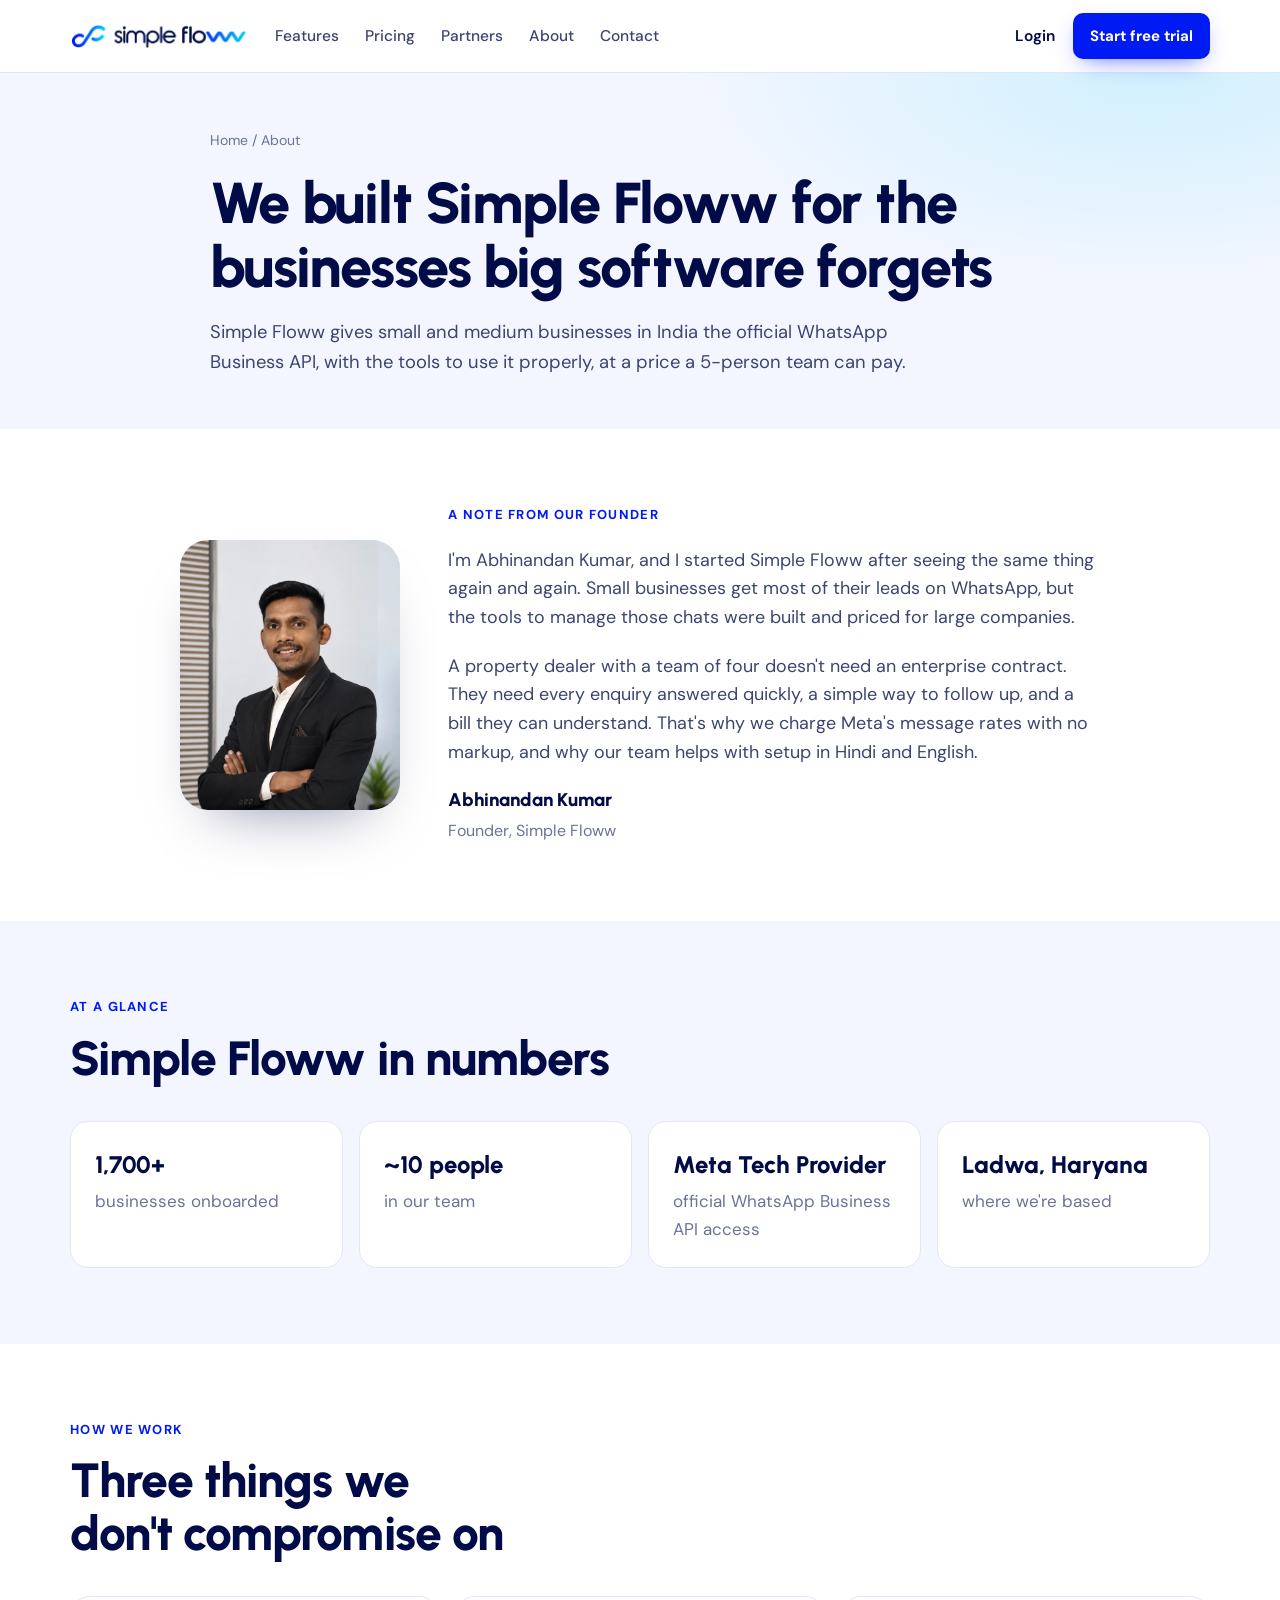
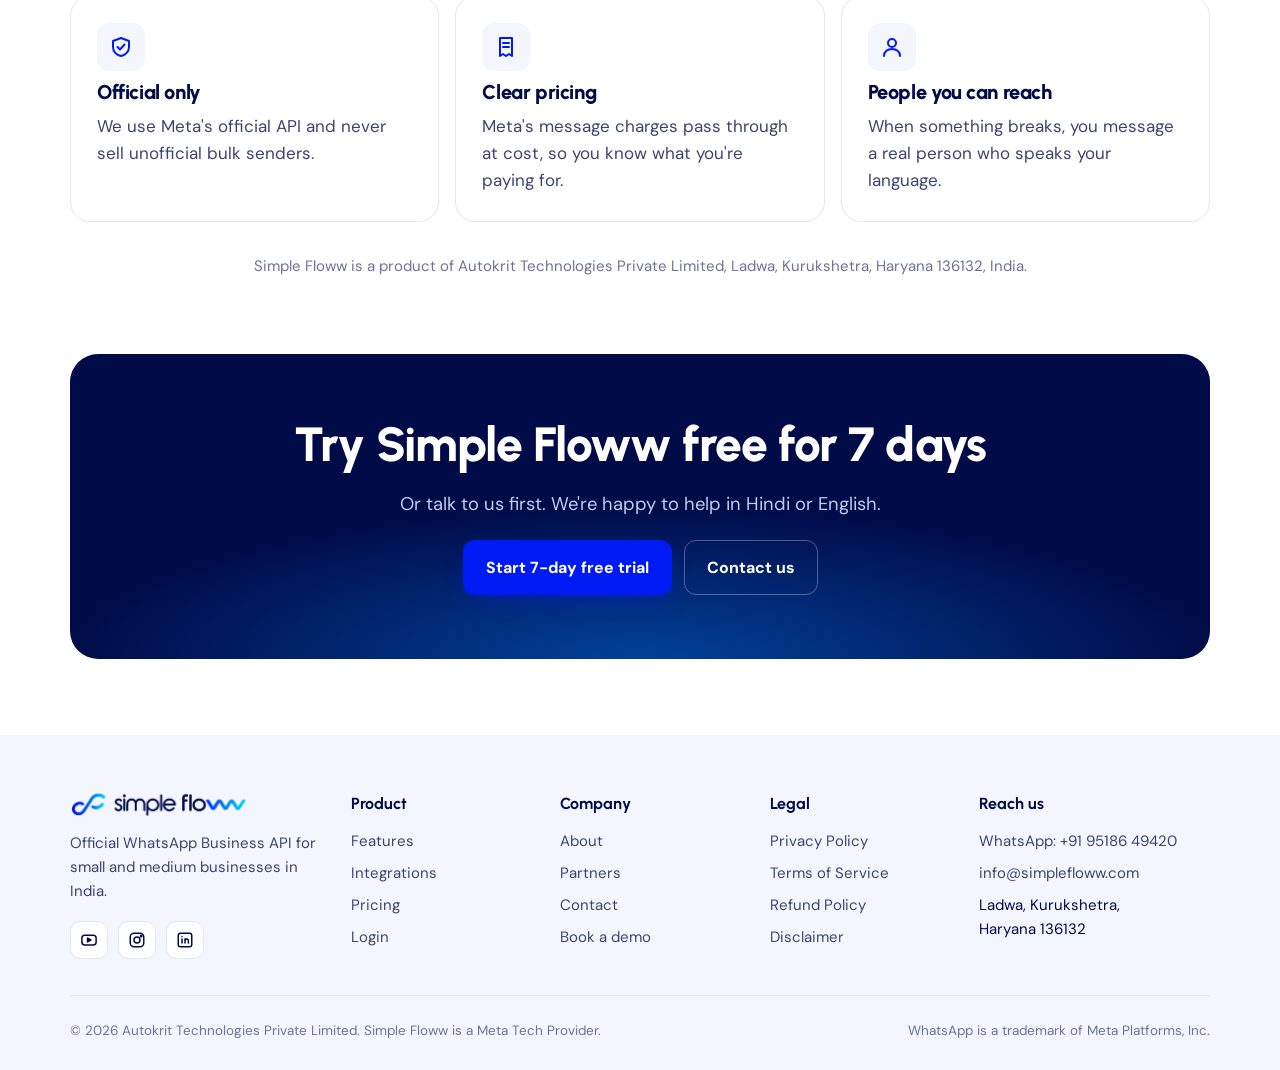
==== commit 5d96b8d9: "Add AI chat widget to public pages, rename panel to WhatsApp Automation Co-Authored-By: Claude Opus " ====
--- a/about/index.html
+++ b/about/index.html
@@ -174,5 +174,7 @@
   </div>
 </footer>
 
+<!-- Simple Floww AI chat widget -->
+<script async src="https://apiauto.simplefloww.com/api/v1/widget/embed.js" data-agent-id="6a717f08ba98f24c1cd20bc7"></script>
 </body>
 </html>
--- a/assets/style.css
+++ b/assets/style.css
@@ -787,3 +787,39 @@
 }
 @media (max-width: 420px) { .ig-logo { min-height: 50px; font-size: 13.5px; padding: 8px 10px; } .ig-event { font-size: 13.5px; } }
 @media (max-width: 600px) { .ig-event { flex-direction: column; align-items: flex-start; gap: 8px; } .ig-arrow { display: none; } .ig-event .ig-txt { padding-left: 14px; border-left: 2px solid rgba(1, 206, 246, .5); } }
+
+/* Mini CRM section */
+.crm-grid { display: grid; grid-template-columns: minmax(0, .95fr) minmax(0, 1.05fr); gap: 56px; align-items: center; }
+@media (max-width: 900px) { .crm-grid { grid-template-columns: 1fr; gap: 36px; } .crm-copy { order: -1; } }
+.crm-copy { display: flex; flex-direction: column; gap: 16px; min-width: 0; }
+.crm-list { list-style: none; margin: 8px 0 0; padding: 0; display: grid; grid-template-columns: repeat(2, minmax(0, 1fr)); gap: 16px 24px; }
+@media (max-width: 560px) { .crm-list { grid-template-columns: 1fr; } }
+.crm-list li { display: grid; gap: 2px; padding-left: 30px; position: relative; min-width: 0; }
+.crm-list li::before { content: ""; position: absolute; left: 0; top: 4px; width: 18px; height: 18px; border-radius: 99px; background: var(--grad); }
+.crm-list b { font-family: var(--display); font-size: 1.05rem; line-height: 1.3; }
+.crm-list span { color: var(--ink-2); font-size: 15px; }
+.crm-mock { background: #fff; border: 1px solid var(--line); border-radius: 22px; box-shadow: 0 30px 60px -30px rgba(1, 11, 72, .35); overflow: hidden; min-width: 0; }
+.cm-top { display: flex; justify-content: space-between; align-items: baseline; gap: 10px; flex-wrap: wrap; padding: 16px 18px; border-bottom: 1px solid var(--line); }
+.cm-top b { font-family: var(--display); font-size: 1.15rem; }
+.cm-top span { color: var(--ink-3); font-size: 13.5px; font-weight: 600; }
+.cm-board { display: grid; grid-template-columns: repeat(3, minmax(0, 1fr)); gap: 10px; padding: 14px; background: var(--tint); }
+.cm-col { display: flex; flex-direction: column; gap: 8px; min-width: 0; }
+.cm-h { display: flex; justify-content: space-between; font-size: 13px; font-weight: 700; padding: 0 2px; }
+.cm-h i { font-style: normal; color: var(--royal); }
+.cm-card { background: #fff; border: 1px solid var(--line); border-radius: 12px; padding: 9px 10px; display: flex; flex-direction: column; gap: 2px; font-size: 13.5px; min-width: 0; }
+.cm-card b { font-weight: 700; overflow: hidden; text-overflow: ellipsis; white-space: nowrap; }
+.cm-card small { color: var(--ink-3); font-size: 12px; }
+.cm-card.won { border-color: #bfe8d3; }
+.cm-score { align-self: flex-start; margin-top: 4px; font-size: 11px; font-weight: 700; border-radius: 99px; padding: 1px 8px; }
+.cm-score.hot { background: #ffe6e3; color: #b42318; }
+.cm-score.warm { background: #fff1de; color: #8a4b00; }
+.cm-score.done { background: #e3f9eb; color: #0b6b34; }
+.cm-cal { padding: 14px 18px 18px; display: grid; gap: 8px; }
+.cm-cal-h { display: flex; justify-content: space-between; font-size: 14px; }
+.cm-cal-h span { color: var(--ink-3); font-weight: 600; font-size: 13px; }
+.cm-ev { display: flex; align-items: center; gap: 10px; font-size: 13.5px; border: 1px solid var(--line); border-radius: 10px; padding: 8px 10px; min-width: 0; }
+.cm-ev i { width: 8px; height: 8px; border-radius: 99px; flex: none; }
+.cm-ev time { font-weight: 700; font-variant-numeric: tabular-nums; flex: none; }
+.cm-ev span { color: var(--ink-2); overflow: hidden; text-overflow: ellipsis; white-space: nowrap; }
+.t-follow { background: var(--royal); } .t-meet { background: #0b7285; } .t-task { background: var(--ok); }
+@media (max-width: 420px) { .cm-board { grid-template-columns: repeat(3, minmax(96px, 1fr)); overflow-x: auto; } }
